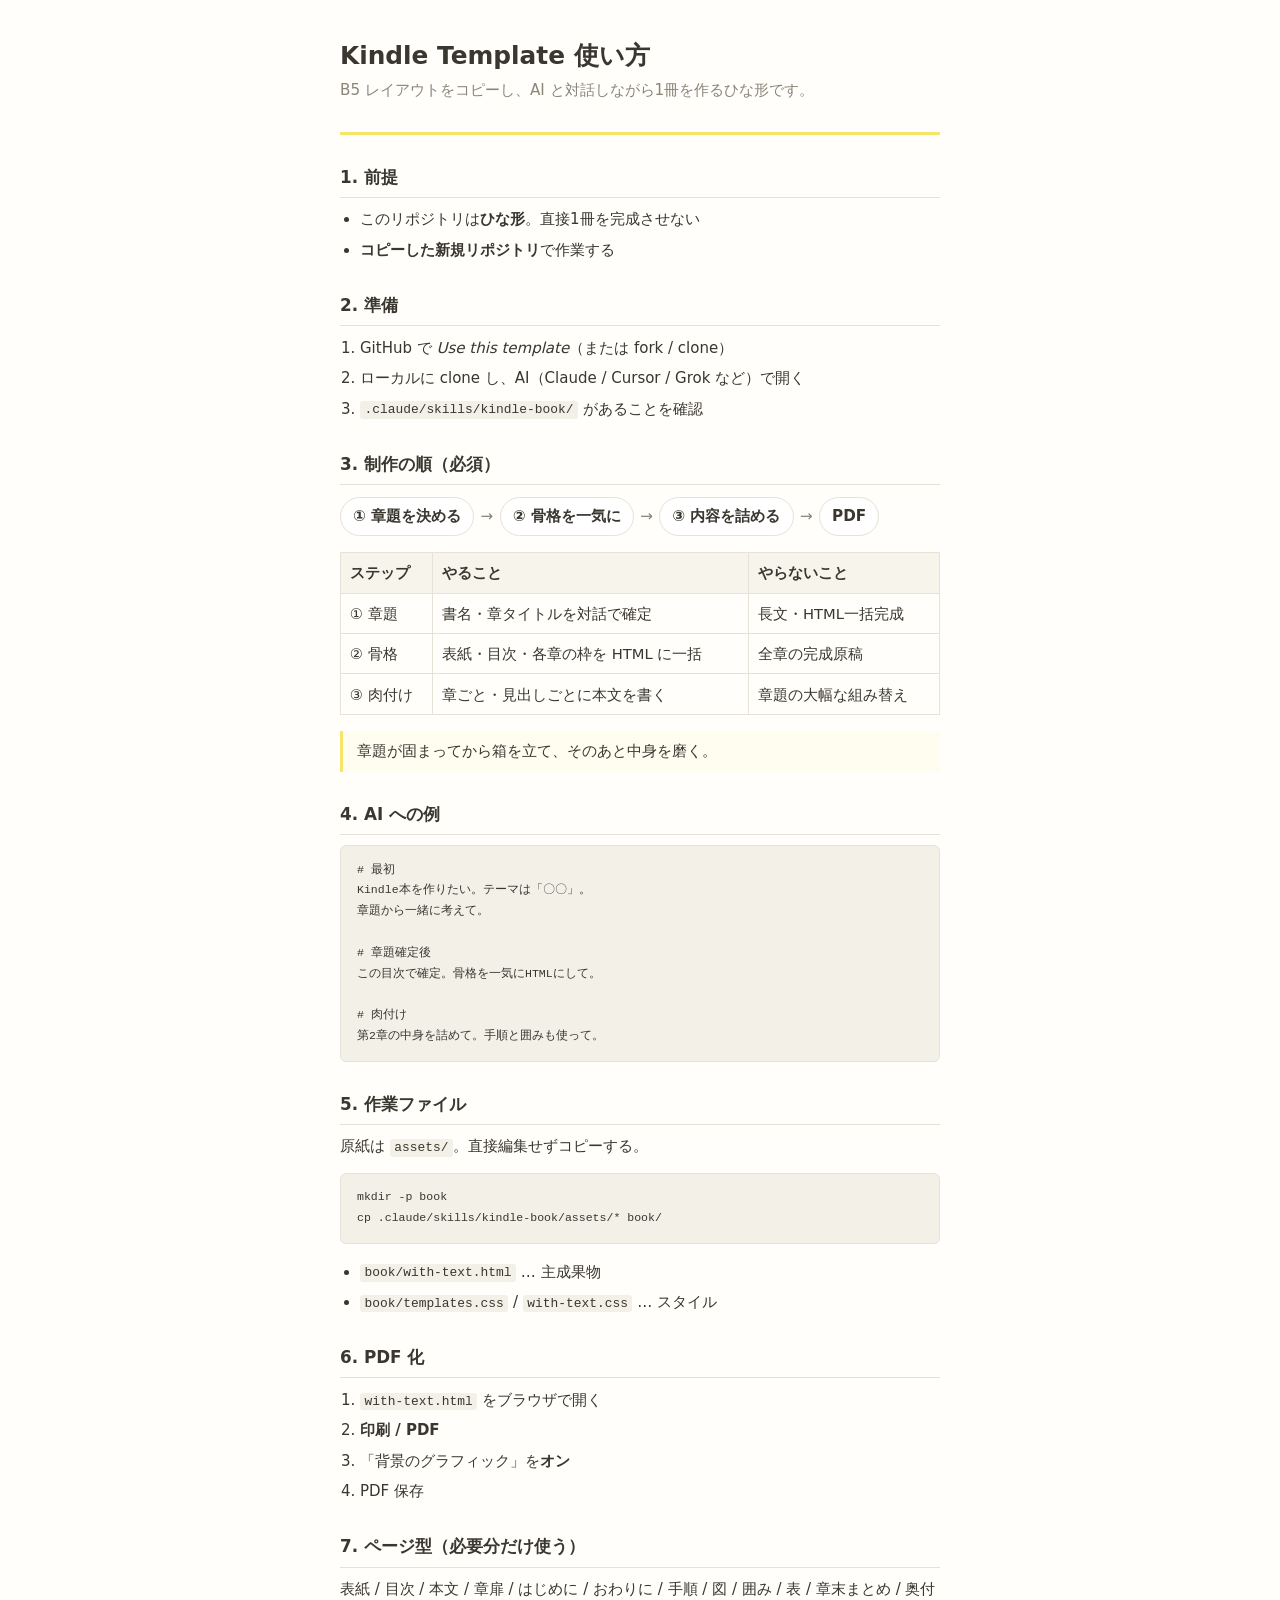
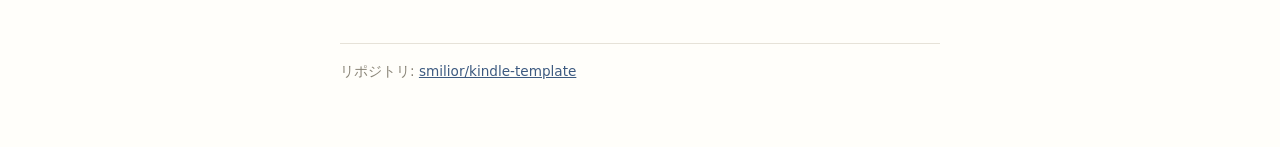
==== docs/index.html @ e7a75b2d "docs: GitHub Pages用の端的なHTML手順書を追加 docs/ にマニュアルを置き、README冒頭にPages URLを掲載する。" ====
<!DOCTYPE html>
<html lang="ja">
<head>
  <meta charset="UTF-8" />
  <meta name="viewport" content="width=device-width, initial-scale=1" />
  <title>Kindle Template — 使い方</title>
  <style>
    :root {
      --bg: #FFFEFA;
      --ink: #3A3630;
      --mute: #8A8578;
      --line: #E6E2D8;
      --accent: #F5E66A;
      --card: #fff;
    }
    * { box-sizing: border-box; }
    body {
      margin: 0;
      font-family: "Hiragino Sans", "Noto Sans JP", system-ui, sans-serif;
      background: var(--bg);
      color: var(--ink);
      line-height: 1.7;
      font-size: 15px;
    }
    .wrap {
      max-width: 40rem;
      margin: 0 auto;
      padding: 2.5rem 1.25rem 4rem;
    }
    h1 {
      font-size: 1.55rem;
      margin: 0 0 0.35rem;
      line-height: 1.3;
    }
    .lead {
      color: var(--mute);
      margin: 0 0 1.75rem;
      font-size: 0.95rem;
    }
    .rule {
      height: 3px;
      background: var(--accent);
      border: 0;
      margin: 0 0 1.75rem;
    }
    h2 {
      font-size: 1.05rem;
      margin: 1.75rem 0 0.6rem;
      padding-bottom: 0.35rem;
      border-bottom: 1px solid var(--line);
    }
    ol, ul { padding-left: 1.25rem; margin: 0.4rem 0 0.8rem; }
    li { margin: 0.3rem 0; }
    p { margin: 0.45rem 0 0.8rem; }
    code, .path {
      font-family: ui-monospace, SFMono-Regular, Menlo, monospace;
      font-size: 0.86em;
      background: #f3f0e8;
      padding: 0.1em 0.35em;
      border-radius: 3px;
    }
    pre {
      background: #f3f0e8;
      border: 1px solid var(--line);
      border-radius: 6px;
      padding: 0.85rem 1rem;
      overflow-x: auto;
      font-size: 0.84rem;
      line-height: 1.55;
      margin: 0.5rem 0 1rem;
    }
    pre code { background: none; padding: 0; }
    table {
      width: 100%;
      border-collapse: collapse;
      font-size: 0.92rem;
      margin: 0.5rem 0 1rem;
    }
    th, td {
      border: 1px solid var(--line);
      padding: 0.45rem 0.55rem;
      text-align: left;
      vertical-align: top;
    }
    th { background: #f7f4ec; font-weight: 600; }
    .flow {
      display: flex;
      flex-wrap: wrap;
      gap: 0.4rem;
      align-items: center;
      margin: 0.75rem 0 1rem;
      font-weight: 600;
      font-size: 0.95rem;
    }
    .flow span {
      background: var(--card);
      border: 1px solid var(--line);
      border-radius: 999px;
      padding: 0.35rem 0.75rem;
    }
    .flow .arrow { border: 0; background: none; color: var(--mute); padding: 0; font-weight: 400; }
    .note {
      border-left: 3px solid var(--accent);
      padding: 0.5rem 0 0.5rem 0.85rem;
      margin: 0.75rem 0 1rem;
      color: var(--ink);
      background: #fffcf0;
    }
    footer {
      margin-top: 2.5rem;
      padding-top: 1rem;
      border-top: 1px solid var(--line);
      font-size: 0.85rem;
      color: var(--mute);
    }
    a { color: #3d5a80; }
  </style>
</head>
<body>
  <div class="wrap">
    <h1>Kindle Template 使い方</h1>
    <p class="lead">B5 レイアウトをコピーし、AI と対話しながら1冊を作るひな形です。</p>
    <hr class="rule" />

    <h2>1. 前提</h2>
    <ul>
      <li>このリポジトリは<strong>ひな形</strong>。直接1冊を完成させない</li>
      <li><strong>コピーした新規リポジトリ</strong>で作業する</li>
    </ul>

    <h2>2. 準備</h2>
    <ol>
      <li>GitHub で <em>Use this template</em>（または fork / clone）</li>
      <li>ローカルに clone し、AI（Claude / Cursor / Grok など）で開く</li>
      <li><code>.claude/skills/kindle-book/</code> があることを確認</li>
    </ol>

    <h2>3. 制作の順（必須）</h2>
    <div class="flow">
      <span>① 章題を決める</span>
      <span class="arrow">→</span>
      <span>② 骨格を一気に</span>
      <span class="arrow">→</span>
      <span>③ 内容を詰める</span>
      <span class="arrow">→</span>
      <span>PDF</span>
    </div>
    <table>
      <thead>
        <tr><th>ステップ</th><th>やること</th><th>やらないこと</th></tr>
      </thead>
      <tbody>
        <tr>
          <td>① 章題</td>
          <td>書名・章タイトルを対話で確定</td>
          <td>長文・HTML一括完成</td>
        </tr>
        <tr>
          <td>② 骨格</td>
          <td>表紙・目次・各章の枠を HTML に一括</td>
          <td>全章の完成原稿</td>
        </tr>
        <tr>
          <td>③ 肉付け</td>
          <td>章ごと・見出しごとに本文を書く</td>
          <td>章題の大幅な組み替え</td>
        </tr>
      </tbody>
    </table>
    <p class="note">章題が固まってから箱を立て、そのあと中身を磨く。</p>

    <h2>4. AI への例</h2>
    <pre><code># 最初
Kindle本を作りたい。テーマは「〇〇」。
章題から一緒に考えて。

# 章題確定後
この目次で確定。骨格を一気にHTMLにして。

# 肉付け
第2章の中身を詰めて。手順と囲みも使って。</code></pre>

    <h2>5. 作業ファイル</h2>
    <p>原紙は <code>assets/</code>。直接編集せずコピーする。</p>
    <pre><code>mkdir -p book
cp .claude/skills/kindle-book/assets/* book/</code></pre>
    <ul>
      <li><code>book/with-text.html</code> … 主成果物</li>
      <li><code>book/templates.css</code> / <code>with-text.css</code> … スタイル</li>
    </ul>

    <h2>6. PDF 化</h2>
    <ol>
      <li><code>with-text.html</code> をブラウザで開く</li>
      <li><strong>印刷 / PDF</strong></li>
      <li>「背景のグラフィック」を<strong>オン</strong></li>
      <li>PDF 保存</li>
    </ol>

    <h2>7. ページ型（必要分だけ使う）</h2>
    <p>表紙 / 目次 / 本文 / 章扉 / はじめに / おわりに / 手順 / 図 / 囲み / 表 / 章末まとめ / 奥付</p>

    <footer>
      リポジトリ:
      <a href="https://github.com/smilior/kindle-template">smilior/kindle-template</a>
    </footer>
  </div>
</body>
</html>
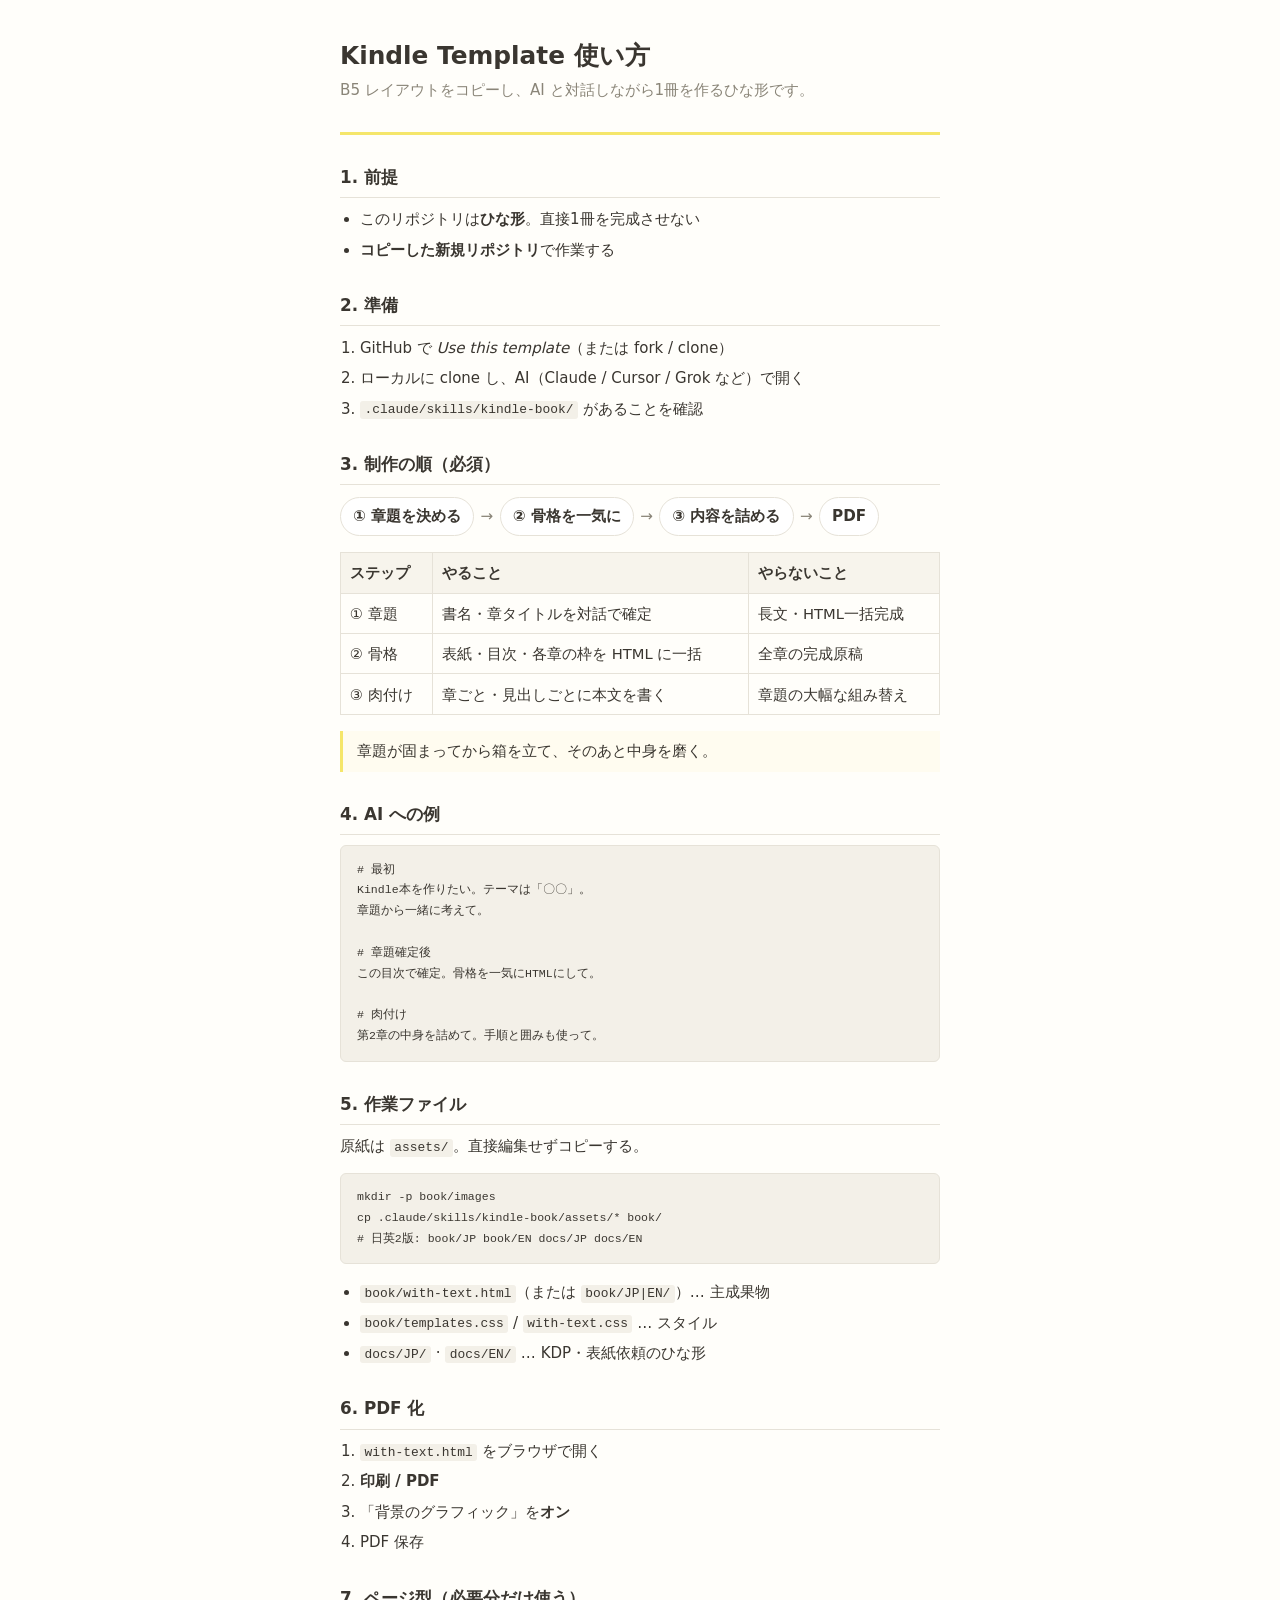
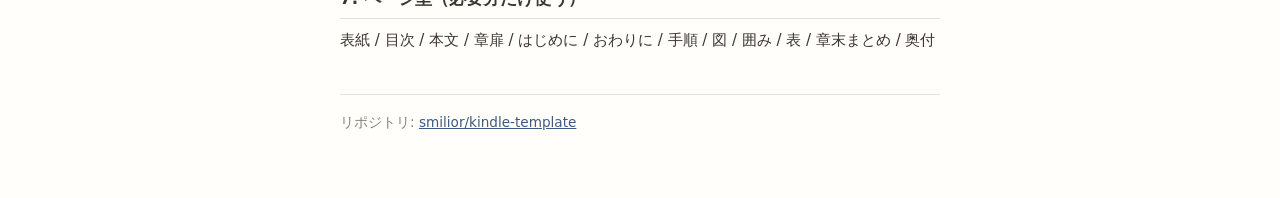
==== commit de81eefc: "feat: port production rules and keep full book sample Bring diagrams/screenshots skill refs, green-o" ====
--- a/docs/index.html
+++ b/docs/index.html
@@ -182,11 +182,13 @@
 
     <h2>5. 作業ファイル</h2>
     <p>原紙は <code>assets/</code>。直接編集せずコピーする。</p>
-    <pre><code>mkdir -p book
-cp .claude/skills/kindle-book/assets/* book/</code></pre>
+    <pre><code>mkdir -p book/images
+cp .claude/skills/kindle-book/assets/* book/
+# 日英2版: book/JP book/EN docs/JP docs/EN</code></pre>
     <ul>
-      <li><code>book/with-text.html</code> … 主成果物</li>
+      <li><code>book/with-text.html</code>（または <code>book/JP|EN/</code>）… 主成果物</li>
       <li><code>book/templates.css</code> / <code>with-text.css</code> … スタイル</li>
+      <li><code>docs/JP/</code> · <code>docs/EN/</code> … KDP・表紙依頼のひな形</li>
     </ul>
 
     <h2>6. PDF 化</h2>
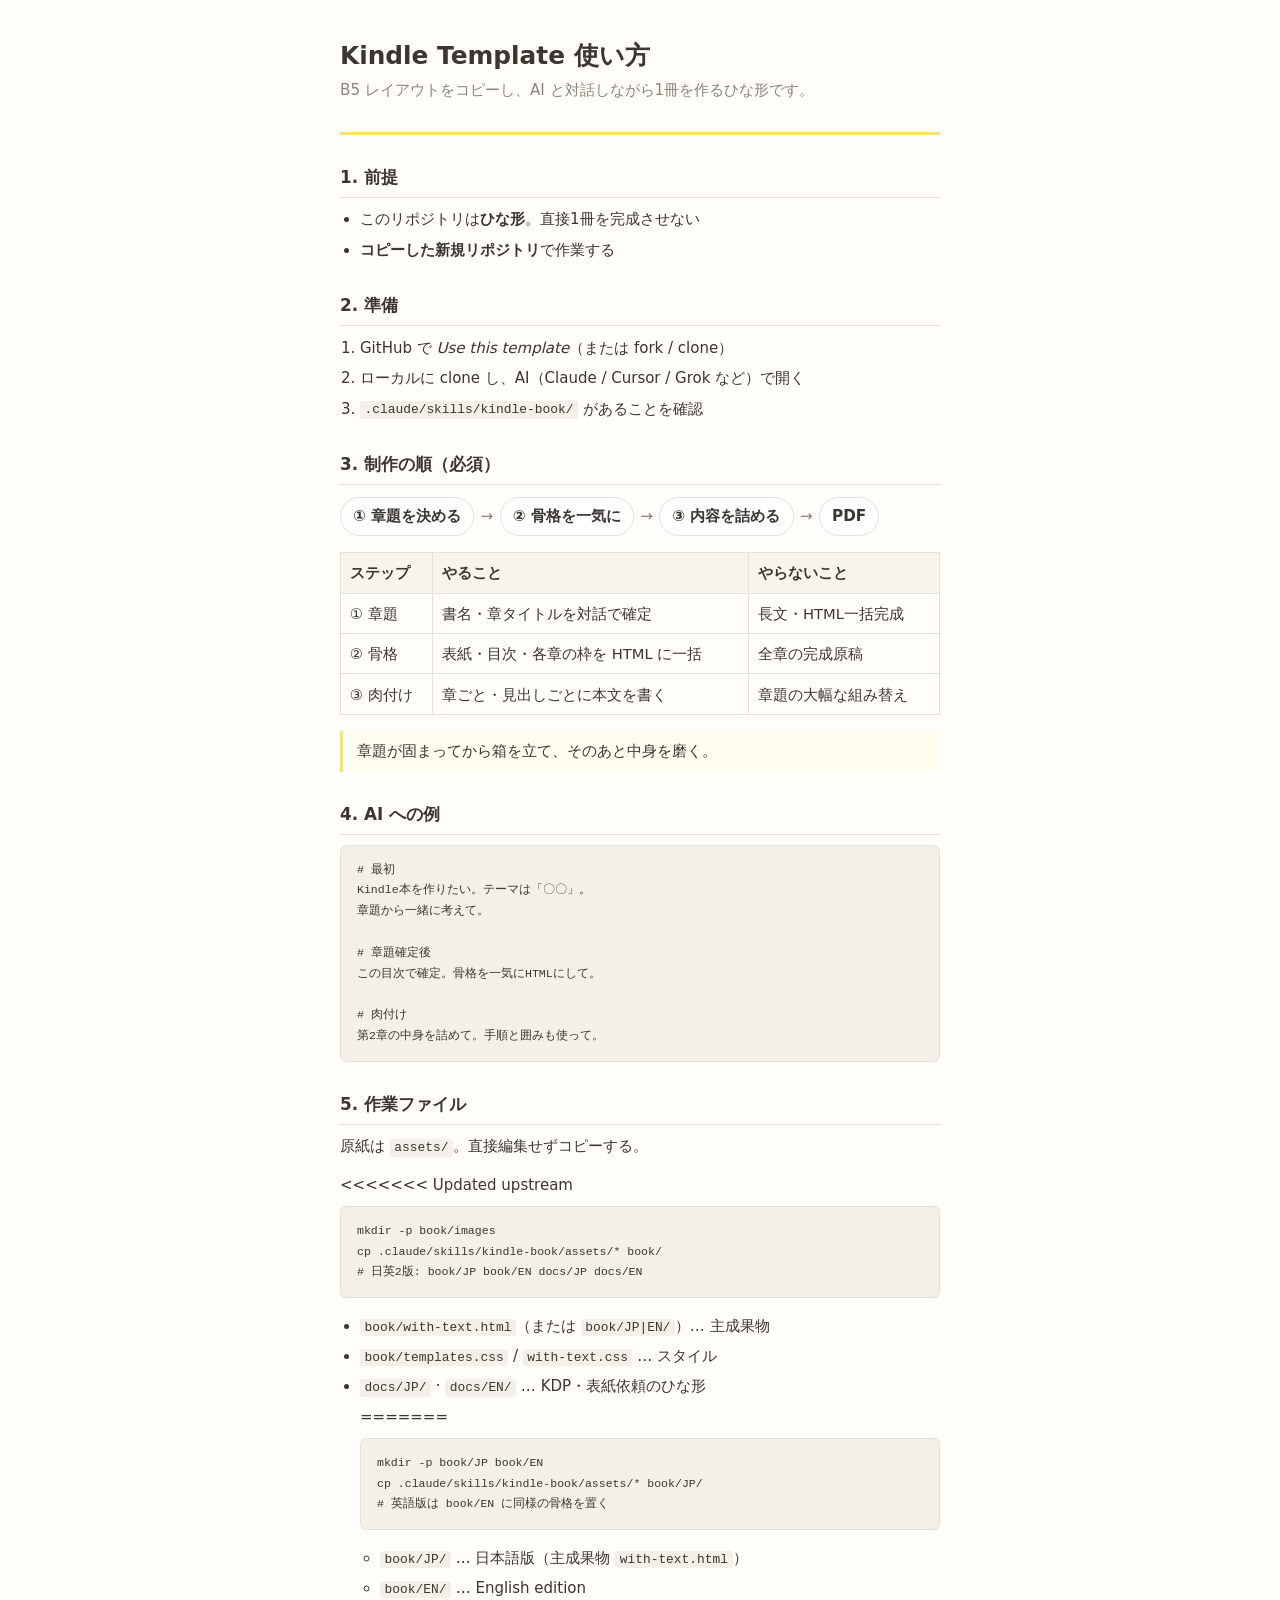
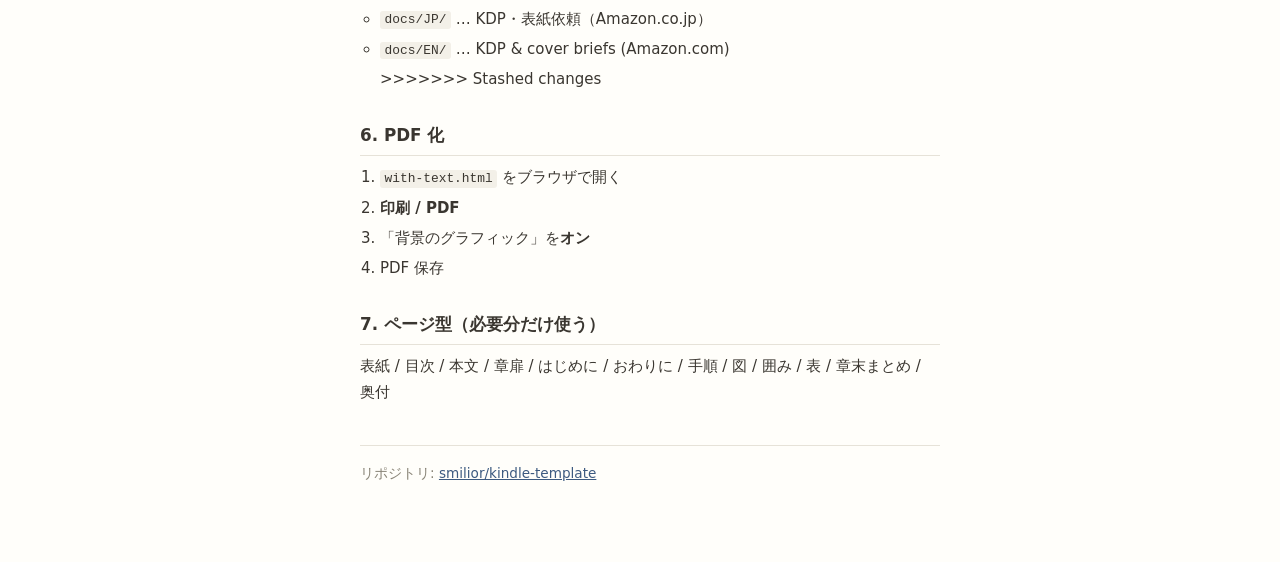
==== commit 9deea73d: "feat: split JP/EN book editions and publishing docs Move the Japanese book into book/JP, add a full " ====
--- a/docs/index.html
+++ b/docs/index.html
@@ -182,6 +182,7 @@
 
     <h2>5. 作業ファイル</h2>
     <p>原紙は <code>assets/</code>。直接編集せずコピーする。</p>
+<<<<<<< Updated upstream
     <pre><code>mkdir -p book/images
 cp .claude/skills/kindle-book/assets/* book/
 # 日英2版: book/JP book/EN docs/JP docs/EN</code></pre>
@@ -189,6 +190,16 @@
       <li><code>book/with-text.html</code>（または <code>book/JP|EN/</code>）… 主成果物</li>
       <li><code>book/templates.css</code> / <code>with-text.css</code> … スタイル</li>
       <li><code>docs/JP/</code> · <code>docs/EN/</code> … KDP・表紙依頼のひな形</li>
+=======
+    <pre><code>mkdir -p book/JP book/EN
+cp .claude/skills/kindle-book/assets/* book/JP/
+# 英語版は book/EN に同様の骨格を置く</code></pre>
+    <ul>
+      <li><code>book/JP/</code> … 日本語版（主成果物 <code>with-text.html</code>）</li>
+      <li><code>book/EN/</code> … English edition</li>
+      <li><code>docs/JP/</code> … KDP・表紙依頼（Amazon.co.jp）</li>
+      <li><code>docs/EN/</code> … KDP &amp; cover briefs (Amazon.com)</li>
+>>>>>>> Stashed changes
     </ul>
 
     <h2>6. PDF 化</h2>
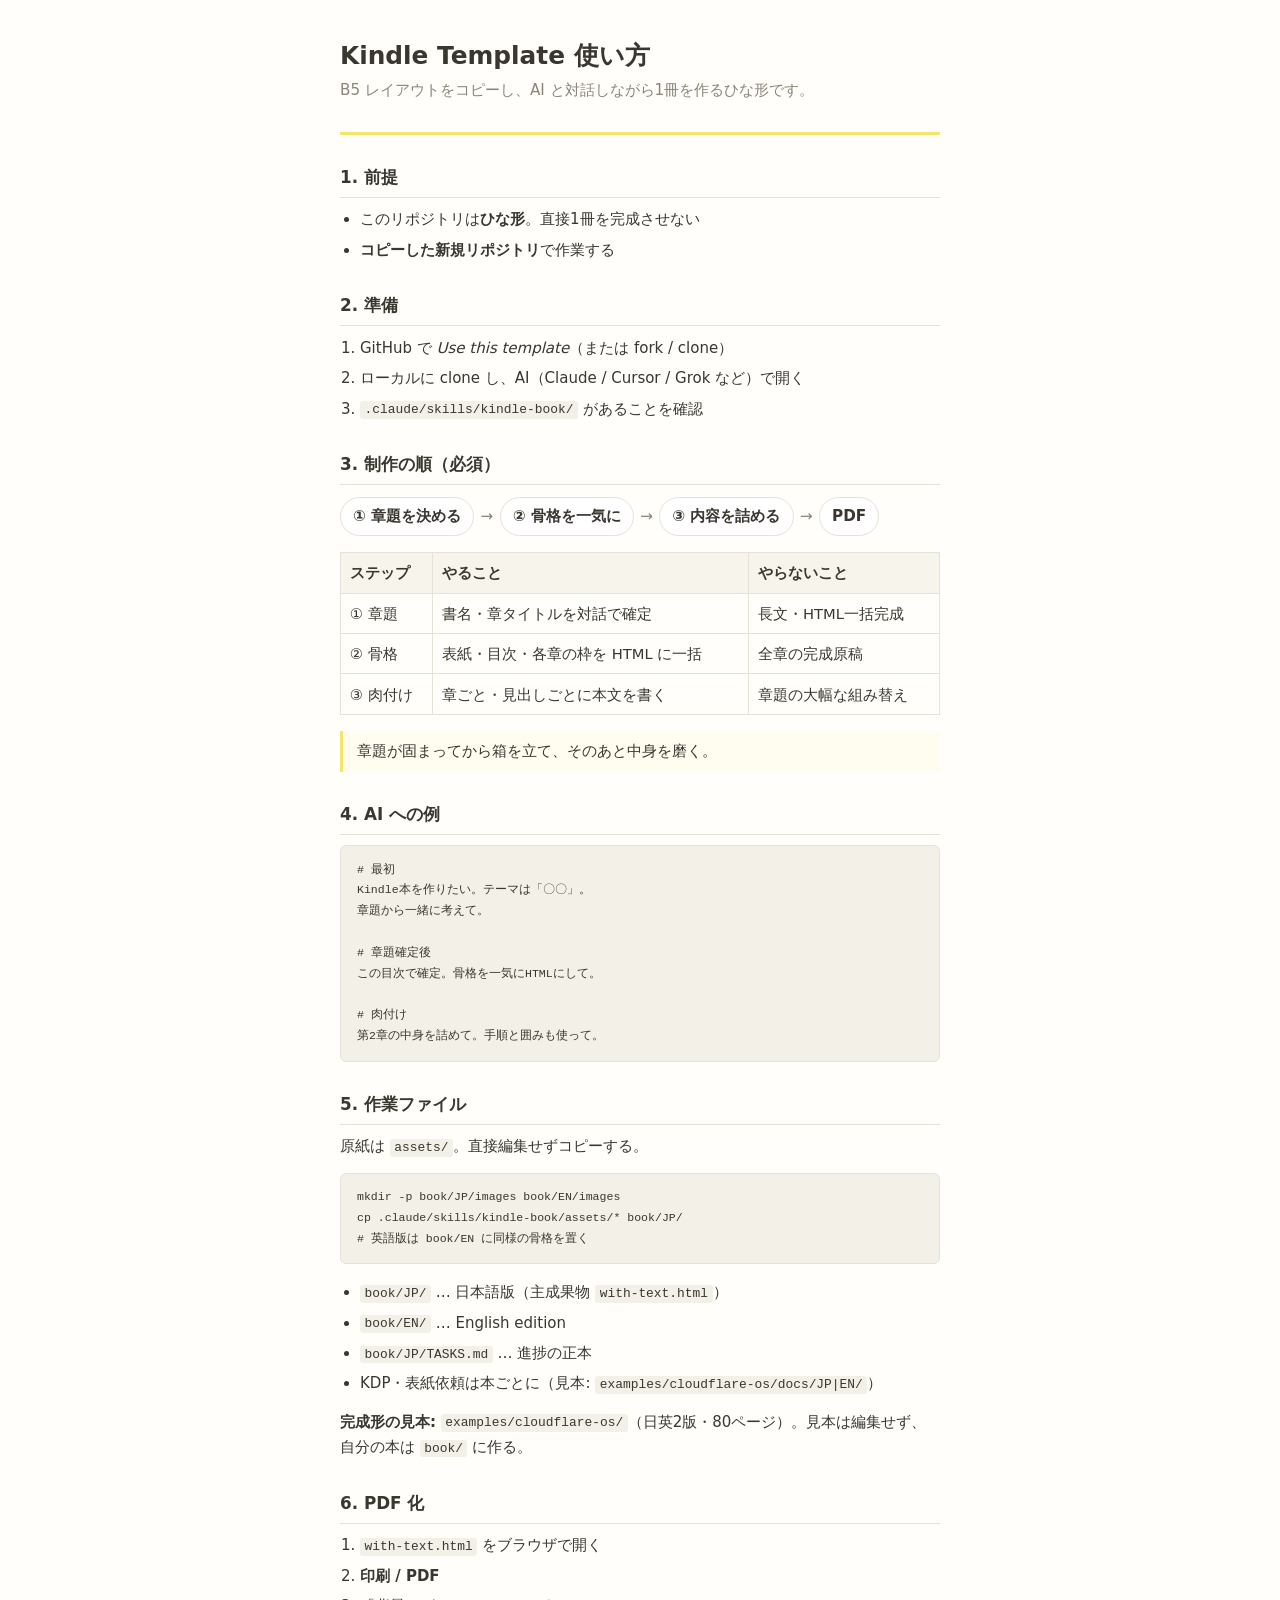
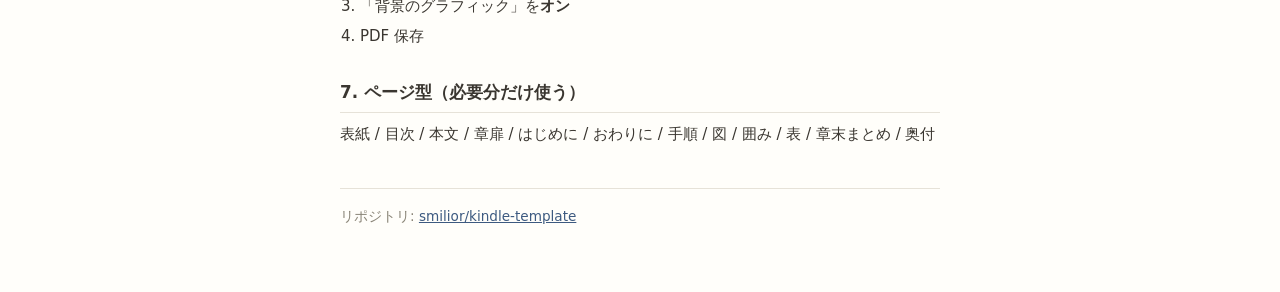
==== commit 587e3265: "fix: docs/index.html に残っていたマージコンフリクトの跡を解消 GitHub Pages で公開中の手順書に <<<<<<< / ======= / >>>>>>> が コミットさ" ====
--- a/docs/index.html
+++ b/docs/index.html
@@ -182,25 +182,16 @@
 
     <h2>5. 作業ファイル</h2>
     <p>原紙は <code>assets/</code>。直接編集せずコピーする。</p>
-<<<<<<< Updated upstream
-    <pre><code>mkdir -p book/images
-cp .claude/skills/kindle-book/assets/* book/
-# 日英2版: book/JP book/EN docs/JP docs/EN</code></pre>
-    <ul>
-      <li><code>book/with-text.html</code>（または <code>book/JP|EN/</code>）… 主成果物</li>
-      <li><code>book/templates.css</code> / <code>with-text.css</code> … スタイル</li>
-      <li><code>docs/JP/</code> · <code>docs/EN/</code> … KDP・表紙依頼のひな形</li>
-=======
-    <pre><code>mkdir -p book/JP book/EN
+    <pre><code>mkdir -p book/JP/images book/EN/images
 cp .claude/skills/kindle-book/assets/* book/JP/
 # 英語版は book/EN に同様の骨格を置く</code></pre>
     <ul>
       <li><code>book/JP/</code> … 日本語版（主成果物 <code>with-text.html</code>）</li>
       <li><code>book/EN/</code> … English edition</li>
-      <li><code>docs/JP/</code> … KDP・表紙依頼（Amazon.co.jp）</li>
-      <li><code>docs/EN/</code> … KDP &amp; cover briefs (Amazon.com)</li>
->>>>>>> Stashed changes
+      <li><code>book/JP/TASKS.md</code> … 進捗の正本</li>
+      <li>KDP・表紙依頼は本ごとに（見本: <code>examples/cloudflare-os/docs/JP|EN/</code>）</li>
     </ul>
+    <p><strong>完成形の見本:</strong> <code>examples/cloudflare-os/</code>（日英2版・80ページ）。見本は編集せず、自分の本は <code>book/</code> に作る。</p>
 
     <h2>6. PDF 化</h2>
     <ol>
